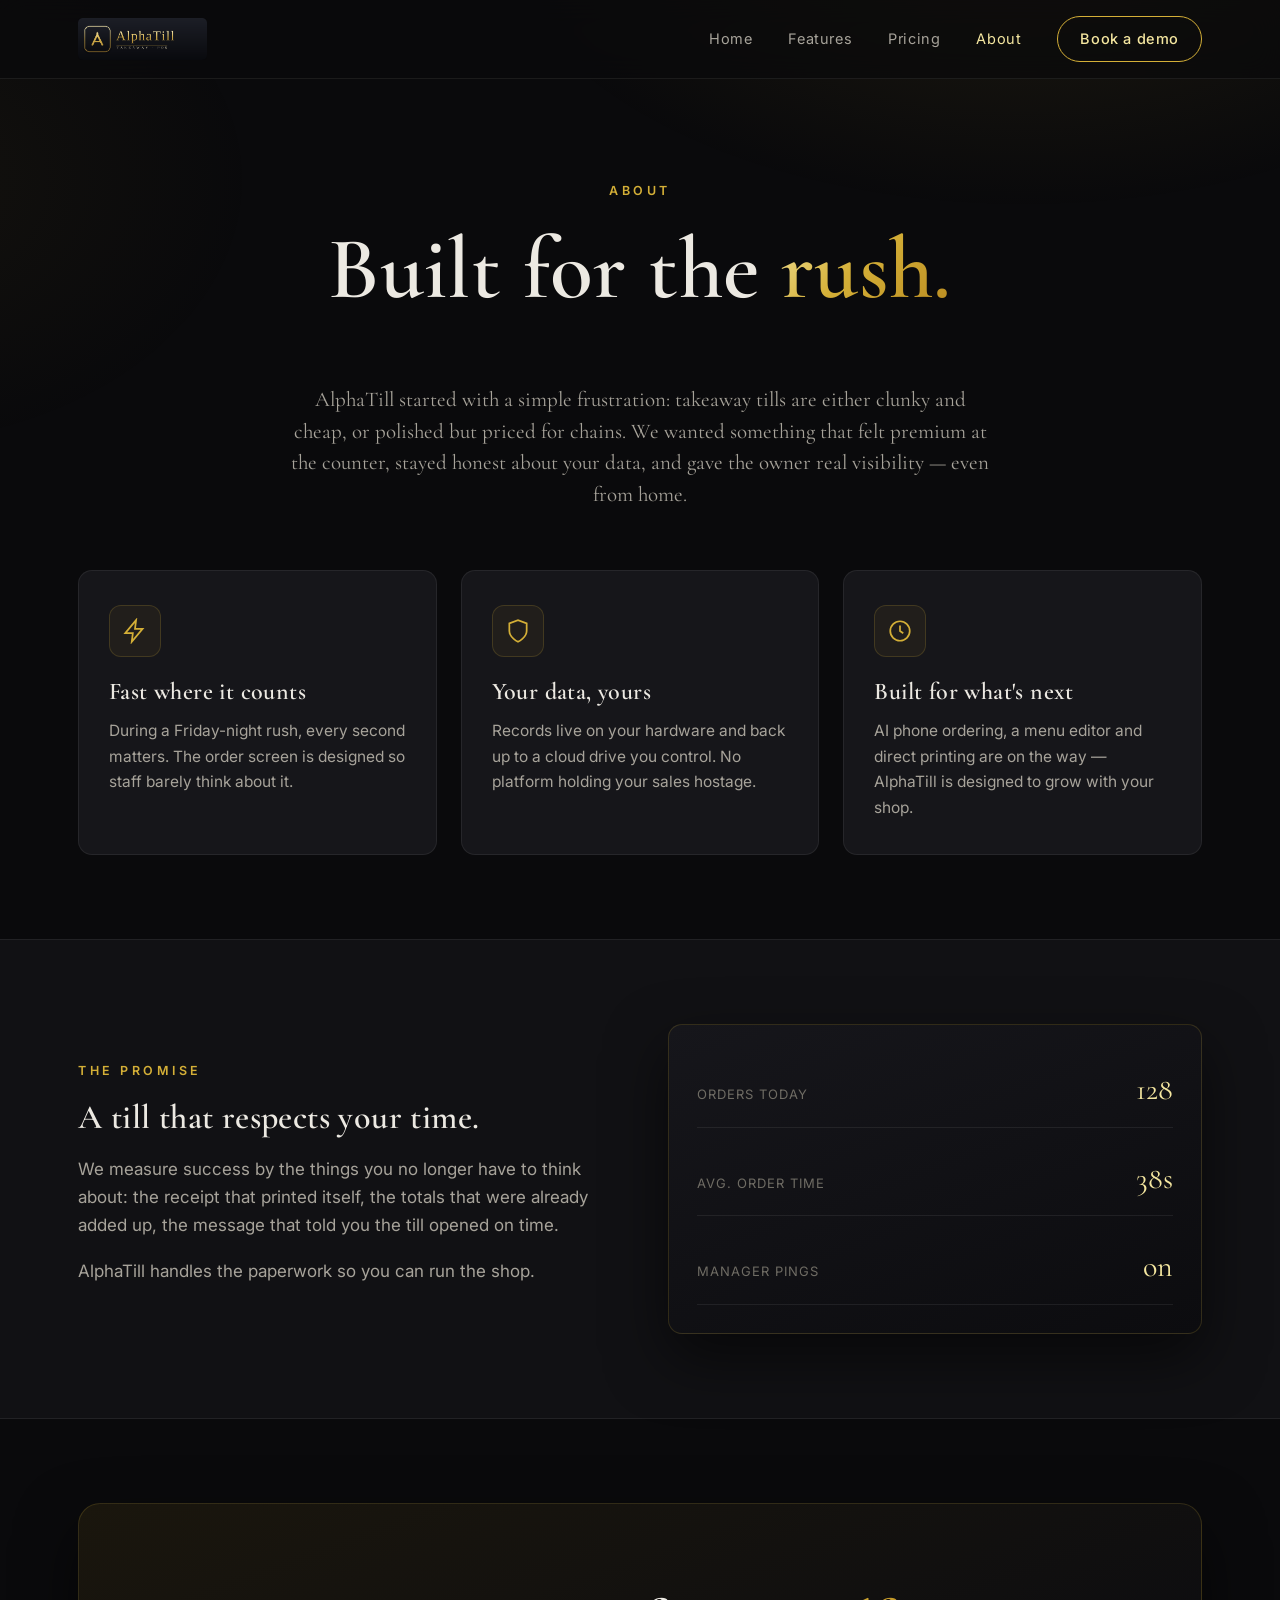
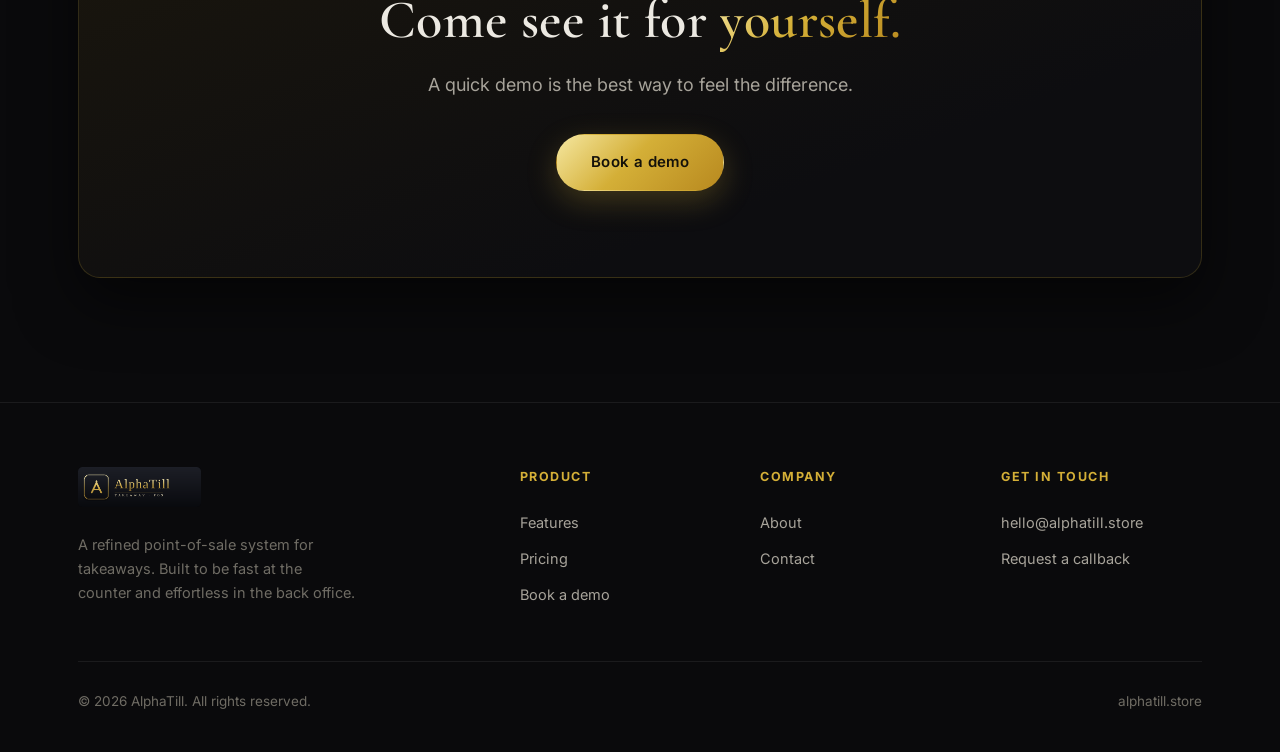
==== about.html @ 784c2a52 "Initial commit: AlphaTill marketing website" ====
<!DOCTYPE html>
<html lang="en">
<head>
<meta charset="UTF-8" />
<meta name="viewport" content="width=device-width, initial-scale=1.0" />
<title>About — AlphaTill</title>
<meta name="description" content="AlphaTill was built by people who know the takeaway rush — a till that respects your time and your data." />
<link rel="icon" href="img/logo.png" />
<link rel="preconnect" href="https://fonts.googleapis.com" />
<link rel="preconnect" href="https://fonts.gstatic.com" crossorigin />
<link href="https://fonts.googleapis.com/css2?family=Cormorant+Garamond:wght@500;600;700&family=Inter:wght@400;500;600;700&display=swap" rel="stylesheet" />
<link rel="stylesheet" href="css/style.css" />
</head>
<body>

<header class="site">
  <div class="wrap nav">
    <a href="index.html" class="logo"><img src="img/logo.png" alt="AlphaTill" /></a>
    <nav class="nav-links">
      <a href="index.html">Home</a>
      <a href="features.html">Features</a>
      <a href="pricing.html">Pricing</a>
      <a href="about.html" class="active">About</a>
      <a href="contact.html" class="nav-cta">Book a demo</a>
    </nav>
    <button class="menu-toggle" aria-label="Menu">☰</button>
  </div>
</header>

<section class="hero" style="padding-bottom:30px;">
  <div class="wrap">
    <span class="eyebrow">About</span>
    <h1>Built for the <span class="gold-text">rush.</span></h1>
  </div>
</section>

<section style="padding-top:10px;">
  <div class="wrap about-lead reveal">
    <p>AlphaTill started with a simple frustration: takeaway tills are either clunky and cheap, or polished but priced for chains. We wanted something that felt premium at the counter, stayed honest about your data, and gave the owner real visibility — even from home.</p>
  </div>

  <div class="wrap">
    <div class="values">
      <div class="card reveal">
        <div class="icon"><svg viewBox="0 0 24 24"><path d="M13 2L3 14h7l-1 8 10-12h-7l1-8z"/></svg></div>
        <h3>Fast where it counts</h3>
        <p>During a Friday-night rush, every second matters. The order screen is designed so staff barely think about it.</p>
      </div>
      <div class="card reveal">
        <div class="icon"><svg viewBox="0 0 24 24"><path d="M12 22s8-4 8-10V5l-8-3-8 3v7c0 6 8 10 8 10z"/></svg></div>
        <h3>Your data, yours</h3>
        <p>Records live on your hardware and back up to a cloud drive you control. No platform holding your sales hostage.</p>
      </div>
      <div class="card reveal">
        <div class="icon"><svg viewBox="0 0 24 24"><circle cx="12" cy="12" r="9"/><path d="M12 7v5l3 2"/></svg></div>
        <h3>Built for what's next</h3>
        <p>AI phone ordering, a menu editor and direct printing are on the way — AlphaTill is designed to grow with your shop.</p>
      </div>
    </div>
  </div>
</section>

<section style="background:var(--bg-soft); border-top:1px solid var(--line-soft); border-bottom:1px solid var(--line-soft);">
  <div class="wrap">
    <div class="feature-row" style="border:0;padding:0;">
      <div class="feature-text reveal">
        <span class="eyebrow">The promise</span>
        <h3>A till that respects your time.</h3>
        <p>We measure success by the things you no longer have to think about: the receipt that printed itself, the totals that were already added up, the message that told you the till opened on time.</p>
        <p>AlphaTill handles the paperwork so you can run the shop.</p>
      </div>
      <div class="feature-art reveal">
        <div class="art-stat"><span class="label">Orders today</span><span class="val">128</span></div>
        <div class="art-stat"><span class="label">Avg. order time</span><span class="val">38s</span></div>
        <div class="art-stat"><span class="label">Manager pings</span><span class="val">on</span></div>
      </div>
    </div>
  </div>
</section>

<section>
  <div class="wrap">
    <div class="cta-band reveal">
      <h2>Come see it for <span class="gold-text">yourself.</span></h2>
      <p>A quick demo is the best way to feel the difference.</p>
      <a href="contact.html" class="btn btn-gold">Book a demo</a>
    </div>
  </div>
</section>

<footer class="site">
  <div class="wrap">
    <div class="foot-grid">
      <div class="foot-brand"><img src="img/logo.png" alt="AlphaTill" /><p>A refined point-of-sale system for takeaways. Built to be fast at the counter and effortless in the back office.</p></div>
      <div class="foot-col"><h5>Product</h5><a href="features.html">Features</a><a href="pricing.html">Pricing</a><a href="contact.html">Book a demo</a></div>
      <div class="foot-col"><h5>Company</h5><a href="about.html">About</a><a href="contact.html">Contact</a></div>
      <div class="foot-col"><h5>Get in touch</h5><a href="mailto:hello@alphatill.store">hello@alphatill.store</a><a href="contact.html">Request a callback</a></div>
    </div>
    <div class="foot-bottom"><span>© 2026 AlphaTill. All rights reserved.</span><span>alphatill.store</span></div>
  </div>
</footer>

<script src="js/main.js"></script>
</body>
</html>
---- css/style.css ----
/* ============================================================
   AlphaTill — Luxury marketing site
   Dark & gold theme
   ============================================================ */

:root {
  --bg:        #0a0a0c;
  --bg-soft:   #111114;
  --bg-card:   #16161a;
  --bg-elev:   #1c1c21;
  --line:      rgba(212,175,55,0.18);
  --line-soft: rgba(255,255,255,0.07);

  --gold:      #d4af37;
  --gold-lite: #f5e7a0;
  --gold-deep: #c9a227;
  --gold-grad: linear-gradient(135deg, #f5e7a0 0%, #d4af37 45%, #b8891f 100%);

  --text:      #ece9e2;
  --text-soft: #a7a39a;
  --text-dim:  #6f6c64;

  --serif: "Cormorant Garamond", "Playfair Display", Georgia, serif;
  --sans:  "Inter", -apple-system, BlinkMacSystemFont, "Segoe UI", sans-serif;

  --maxw: 1180px;
  --radius: 14px;
  --shadow: 0 24px 60px rgba(0,0,0,0.55);
}

* { margin: 0; padding: 0; box-sizing: border-box; }

html { scroll-behavior: smooth; }

body {
  background: var(--bg);
  color: var(--text);
  font-family: var(--sans);
  font-size: 17px;
  line-height: 1.65;
  -webkit-font-smoothing: antialiased;
  overflow-x: hidden;
}

/* subtle luxe background grain/glow */
body::before {
  content: "";
  position: fixed;
  inset: 0;
  background:
    radial-gradient(900px 500px at 80% -10%, rgba(212,175,55,0.10), transparent 60%),
    radial-gradient(700px 500px at -10% 20%, rgba(212,175,55,0.05), transparent 55%);
  pointer-events: none;
  z-index: 0;
}

.wrap { max-width: var(--maxw); margin: 0 auto; padding: 0 28px; position: relative; z-index: 1; }

h1, h2, h3 { font-family: var(--serif); font-weight: 600; line-height: 1.12; letter-spacing: 0.4px; }

a { color: inherit; text-decoration: none; transition: color .25s ease, opacity .25s ease; }

.gold-text {
  background: var(--gold-grad);
  -webkit-background-clip: text;
  background-clip: text;
  -webkit-text-fill-color: transparent;
}

.eyebrow {
  font-family: var(--sans);
  font-size: 12.5px;
  letter-spacing: 3.5px;
  text-transform: uppercase;
  color: var(--gold);
  font-weight: 600;
  margin-bottom: 18px;
  display: inline-block;
}

/* ---------- Header ---------- */
header.site {
  position: sticky;
  top: 0;
  z-index: 50;
  backdrop-filter: blur(14px);
  background: rgba(10,10,12,0.72);
  border-bottom: 1px solid var(--line-soft);
}
.nav {
  display: flex;
  align-items: center;
  justify-content: space-between;
  height: 78px;
}
.nav .logo img { height: 42px; display: block; }
.nav-links { display: flex; align-items: center; gap: 36px; }
.nav-links a {
  font-size: 14.5px;
  letter-spacing: 0.6px;
  color: var(--text-soft);
}
.nav-links a:hover, .nav-links a.active { color: var(--gold-lite); }
.nav-cta {
  border: 1px solid var(--gold);
  padding: 10px 22px;
  border-radius: 999px;
  color: var(--gold-lite) !important;
  font-weight: 500;
}
.nav-cta:hover { background: var(--gold); color: #14110a !important; }

.menu-toggle { display: none; background: none; border: 0; color: var(--gold); font-size: 26px; cursor: pointer; }

/* ---------- Buttons ---------- */
.btn {
  display: inline-block;
  font-family: var(--sans);
  font-size: 15px;
  font-weight: 600;
  letter-spacing: 0.4px;
  padding: 15px 34px;
  border-radius: 999px;
  cursor: pointer;
  border: 1px solid transparent;
  transition: transform .2s ease, box-shadow .25s ease, background .25s ease;
}
.btn-gold {
  background: var(--gold-grad);
  color: #14110a;
  box-shadow: 0 10px 30px rgba(212,175,55,0.25);
}
.btn-gold:hover { transform: translateY(-2px); box-shadow: 0 16px 40px rgba(212,175,55,0.38); }
.btn-ghost { border: 1px solid var(--line); color: var(--text); }
.btn-ghost:hover { border-color: var(--gold); color: var(--gold-lite); }

/* ---------- Hero ---------- */
.hero { padding: 96px 0 70px; text-align: center; }
.hero h1 { font-size: clamp(44px, 7vw, 88px); margin-bottom: 26px; }
.hero p.lead {
  font-size: 20px;
  color: var(--text-soft);
  max-width: 640px;
  margin: 0 auto 40px;
}
.hero-actions { display: flex; gap: 16px; justify-content: center; flex-wrap: wrap; }
.hero-note { margin-top: 22px; font-size: 13.5px; color: var(--text-dim); letter-spacing: 0.5px; }

.hairline {
  width: 70px; height: 1px;
  background: var(--gold-grad);
  margin: 0 auto 28px;
}

/* device mock under hero */
.hero-visual {
  margin: 70px auto 0;
  max-width: 940px;
  border-radius: 18px;
  border: 1px solid var(--line);
  background: linear-gradient(160deg, #15151a, #0c0c0f);
  box-shadow: var(--shadow);
  padding: 26px;
}
.mock-bar { display: flex; gap: 8px; margin-bottom: 20px; }
.mock-bar span { width: 11px; height: 11px; border-radius: 50%; background: #2a2a30; }
.mock-grid { display: grid; grid-template-columns: 1.6fr 1fr; gap: 18px; }
.mock-tiles { display: grid; grid-template-columns: repeat(3, 1fr); gap: 12px; }
.mock-tile { aspect-ratio: 1.5; border-radius: 10px; border: 1px solid var(--line-soft);
  background: var(--bg-elev); display: flex; align-items: flex-end; padding: 12px; font-size: 12px; color: var(--text-dim); }
.mock-tile:nth-child(odd) { background: #1a1a1f; }
.mock-side { border-radius: 10px; border: 1px solid var(--line); background: #131317; padding: 18px; }
.mock-row { display: flex; justify-content: space-between; padding: 10px 0; border-bottom: 1px solid var(--line-soft); font-size: 13px; color: var(--text-soft); }
.mock-total { display: flex; justify-content: space-between; padding-top: 14px; font-family: var(--serif); font-size: 26px; }
.mock-total b { color: var(--gold-lite); }

/* ---------- Sections ---------- */
section { padding: 84px 0; position: relative; z-index: 1; }
.section-head { text-align: center; max-width: 620px; margin: 0 auto 58px; }
.section-head h2 { font-size: clamp(32px, 4.5vw, 50px); margin-bottom: 18px; }
.section-head p { color: var(--text-soft); font-size: 18px; }

.divider { height: 1px; background: var(--line-soft); }

/* feature grid */
.grid { display: grid; gap: 22px; }
.grid-3 { grid-template-columns: repeat(3, 1fr); }
.grid-2 { grid-template-columns: repeat(2, 1fr); }

.card {
  background: var(--bg-card);
  border: 1px solid var(--line-soft);
  border-radius: var(--radius);
  padding: 34px 30px;
  transition: transform .25s ease, border-color .25s ease, box-shadow .25s ease;
}
.card:hover { transform: translateY(-4px); border-color: var(--line); box-shadow: var(--shadow); }
.card .icon {
  width: 52px; height: 52px; border-radius: 12px;
  display: flex; align-items: center; justify-content: center;
  border: 1px solid var(--line);
  background: rgba(212,175,55,0.06);
  margin-bottom: 22px;
}
.card .icon svg { width: 26px; height: 26px; stroke: var(--gold); fill: none; stroke-width: 1.6; }
.card h3 { font-size: 24px; margin-bottom: 12px; color: var(--text); }
.card p { color: var(--text-soft); font-size: 15.5px; }

/* alternating detail rows (features page) */
.feature-row {
  display: grid;
  grid-template-columns: 1fr 1fr;
  gap: 56px;
  align-items: center;
  padding: 56px 0;
  border-bottom: 1px solid var(--line-soft);
}
.feature-row:nth-child(even) .feature-text { order: 2; }
.feature-text h3 { font-size: 34px; margin-bottom: 18px; }
.feature-text p { color: var(--text-soft); margin-bottom: 18px; }
.feature-list { list-style: none; }
.feature-list li { padding: 9px 0 9px 30px; position: relative; color: var(--text-soft); font-size: 15.5px; }
.feature-list li::before {
  content: "";
  position: absolute; left: 0; top: 16px;
  width: 14px; height: 8px;
  border-left: 2px solid var(--gold);
  border-bottom: 2px solid var(--gold);
  transform: rotate(-45deg);
}
.feature-art {
  border-radius: var(--radius);
  border: 1px solid var(--line);
  background: linear-gradient(160deg, #16161b, #0c0c0f);
  min-height: 280px;
  box-shadow: var(--shadow);
  padding: 28px;
  display: flex; flex-direction: column; justify-content: center; gap: 14px;
}
.art-stat { display: flex; justify-content: space-between; align-items: baseline; padding: 12px 0; border-bottom: 1px solid var(--line-soft); }
.art-stat .label { color: var(--text-dim); font-size: 13px; letter-spacing: 1px; text-transform: uppercase; }
.art-stat .val { font-family: var(--serif); font-size: 30px; color: var(--gold-lite); }
.art-chip { display: inline-block; padding: 7px 14px; border: 1px solid var(--line); border-radius: 999px; font-size: 12.5px; color: var(--text-soft); margin: 3px 4px 0 0; }

/* ---------- Pricing ---------- */
.price-grid { display: grid; grid-template-columns: repeat(3, 1fr); gap: 24px; align-items: stretch; }
.price-card {
  background: var(--bg-card);
  border: 1px solid var(--line-soft);
  border-radius: var(--radius);
  padding: 40px 32px;
  display: flex; flex-direction: column;
}
.price-card.featured {
  border-color: var(--gold);
  background: linear-gradient(170deg, #1a160d, #121117);
  position: relative;
  box-shadow: 0 24px 60px rgba(212,175,55,0.12);
}
.price-badge {
  position: absolute; top: -13px; left: 50%; transform: translateX(-50%);
  background: var(--gold-grad); color: #14110a;
  font-size: 11.5px; font-weight: 700; letter-spacing: 1.5px; text-transform: uppercase;
  padding: 6px 16px; border-radius: 999px;
}
.price-card h3 { font-size: 27px; margin-bottom: 6px; }
.price-card .sub { color: var(--text-dim); font-size: 14px; margin-bottom: 26px; }
.price-amount { font-family: var(--serif); font-size: 56px; line-height: 1; margin-bottom: 4px; }
.price-amount span { font-size: 17px; color: var(--text-dim); font-family: var(--sans); }
.price-foot { color: var(--text-dim); font-size: 13px; margin-bottom: 28px; }
.price-features { list-style: none; margin-bottom: 32px; flex: 1; }
.price-features li { padding: 10px 0 10px 28px; position: relative; color: var(--text-soft); font-size: 15px; border-bottom: 1px solid var(--line-soft); }
.price-features li::before {
  content: ""; position: absolute; left: 0; top: 17px;
  width: 13px; height: 7px; border-left: 2px solid var(--gold); border-bottom: 2px solid var(--gold);
  transform: rotate(-45deg);
}
.price-card .btn { width: 100%; text-align: center; }

/* ---------- Stats strip ---------- */
.stats { display: grid; grid-template-columns: repeat(4, 1fr); gap: 24px; text-align: center; }
.stat .num { font-family: var(--serif); font-size: 50px; }
.stat .lbl { color: var(--text-soft); font-size: 14px; letter-spacing: 0.5px; }

/* ---------- CTA band ---------- */
.cta-band { text-align: center; padding: 86px 28px; border-radius: 22px;
  border: 1px solid var(--line);
  background: linear-gradient(160deg, #1a160d 0%, #0d0d10 70%);
  box-shadow: var(--shadow); }
.cta-band h2 { font-size: clamp(32px, 5vw, 54px); margin-bottom: 20px; }
.cta-band p { color: var(--text-soft); font-size: 18px; max-width: 540px; margin: 0 auto 34px; }

/* ---------- Forms ---------- */
.form-wrap { max-width: 640px; margin: 0 auto; }
.field { margin-bottom: 22px; }
.field label { display: block; font-size: 13px; letter-spacing: 1px; text-transform: uppercase; color: var(--text-dim); margin-bottom: 9px; }
.field input, .field select, .field textarea {
  width: 100%;
  background: var(--bg-soft);
  border: 1px solid var(--line-soft);
  border-radius: 10px;
  padding: 14px 16px;
  color: var(--text);
  font-family: var(--sans);
  font-size: 15.5px;
  transition: border-color .2s ease;
}
.field input:focus, .field select:focus, .field textarea:focus { outline: none; border-color: var(--gold); }
.field textarea { min-height: 130px; resize: vertical; }
.form-grid { display: grid; grid-template-columns: 1fr 1fr; gap: 22px; }
.form-note { color: var(--text-dim); font-size: 13px; text-align: center; margin-top: 18px; }

.contact-info { display: grid; grid-template-columns: repeat(3,1fr); gap: 22px; margin-top: 64px; text-align: center; }
.contact-info .ci h4 { font-family: var(--sans); font-size: 13px; letter-spacing: 1.5px; text-transform: uppercase; color: var(--text-dim); margin-bottom: 8px; }
.contact-info .ci p { color: var(--gold-lite); font-size: 17px; }

/* ---------- About ---------- */
.about-lead { max-width: 760px; margin: 0 auto; text-align: center; }
.about-lead p { font-size: 21px; color: var(--text-soft); font-family: var(--serif); line-height: 1.5; }
.values { display: grid; grid-template-columns: repeat(3,1fr); gap: 24px; margin-top: 60px; }

/* ---------- Footer ---------- */
footer.site {
  border-top: 1px solid var(--line-soft);
  padding: 64px 0 40px;
  margin-top: 40px;
  position: relative; z-index: 1;
}
.foot-grid { display: grid; grid-template-columns: 2fr 1fr 1fr 1fr; gap: 40px; margin-bottom: 48px; }
.foot-brand img { height: 40px; margin-bottom: 18px; }
.foot-brand p { color: var(--text-dim); font-size: 14.5px; max-width: 280px; }
.foot-col h5 { font-family: var(--sans); font-size: 12.5px; letter-spacing: 1.5px; text-transform: uppercase; color: var(--gold); margin-bottom: 18px; }
.foot-col a { display: block; color: var(--text-soft); font-size: 14.5px; padding: 6px 0; }
.foot-col a:hover { color: var(--gold-lite); }
.foot-bottom { display: flex; justify-content: space-between; align-items: center; padding-top: 28px; border-top: 1px solid var(--line-soft); color: var(--text-dim); font-size: 13.5px; flex-wrap: wrap; gap: 12px; }

/* ---------- reveal animation ---------- */
.reveal { opacity: 0; transform: translateY(26px); transition: opacity .7s ease, transform .7s ease; }
.reveal.in { opacity: 1; transform: none; }

/* ---------- Responsive ---------- */
@media (max-width: 920px) {
  .grid-3, .price-grid, .stats, .contact-info, .values { grid-template-columns: 1fr 1fr; }
  .foot-grid { grid-template-columns: 1fr 1fr; }
  .mock-grid { grid-template-columns: 1fr; }
}
@media (max-width: 720px) {
  .nav-links { display: none; }
  .nav-links.open {
    display: flex; flex-direction: column; position: absolute; top: 78px; left: 0; right: 0;
    background: var(--bg-soft); border-bottom: 1px solid var(--line); padding: 24px 28px; gap: 20px;
  }
  .menu-toggle { display: block; }
  .feature-row { grid-template-columns: 1fr; gap: 28px; }
  .feature-row:nth-child(even) .feature-text { order: 0; }
  .grid-3, .grid-2, .price-grid, .stats, .contact-info, .values, .form-grid, .foot-grid { grid-template-columns: 1fr; }
  section { padding: 60px 0; }
  .hero { padding: 60px 0 40px; }
}
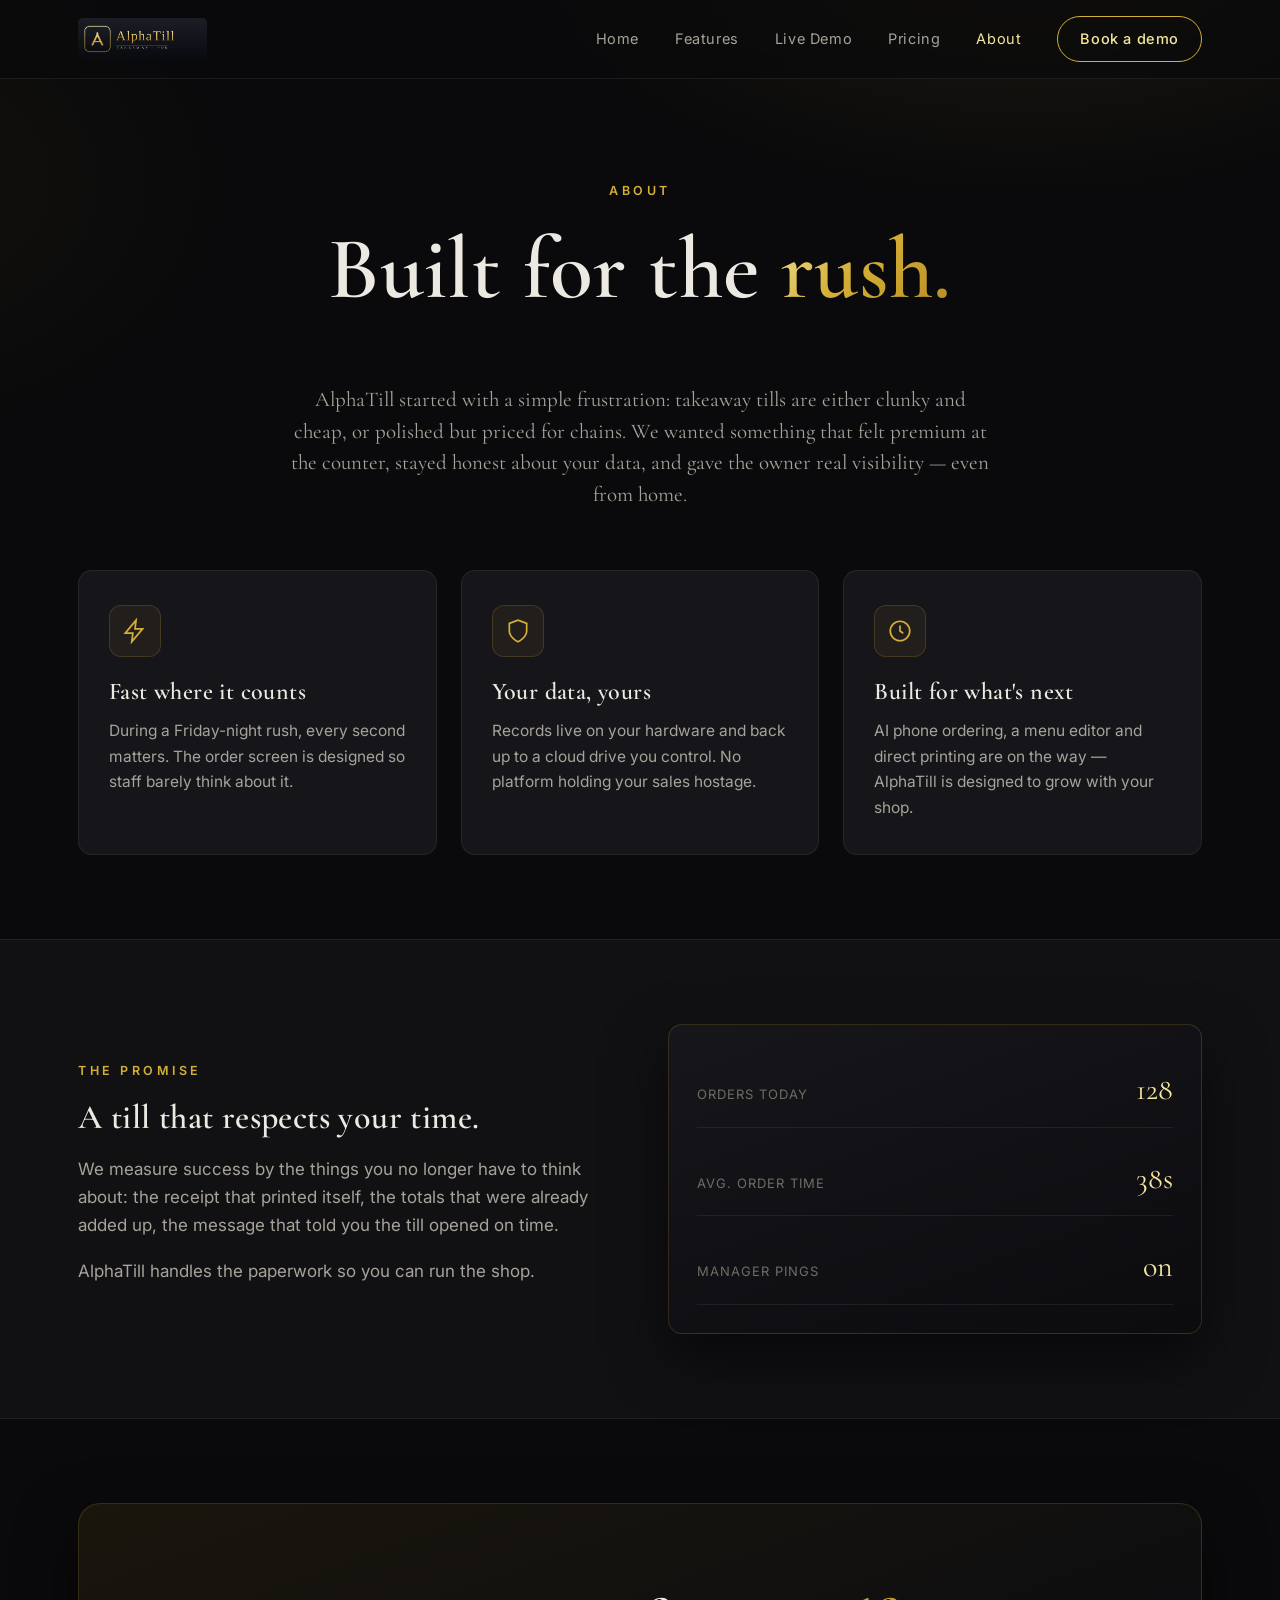
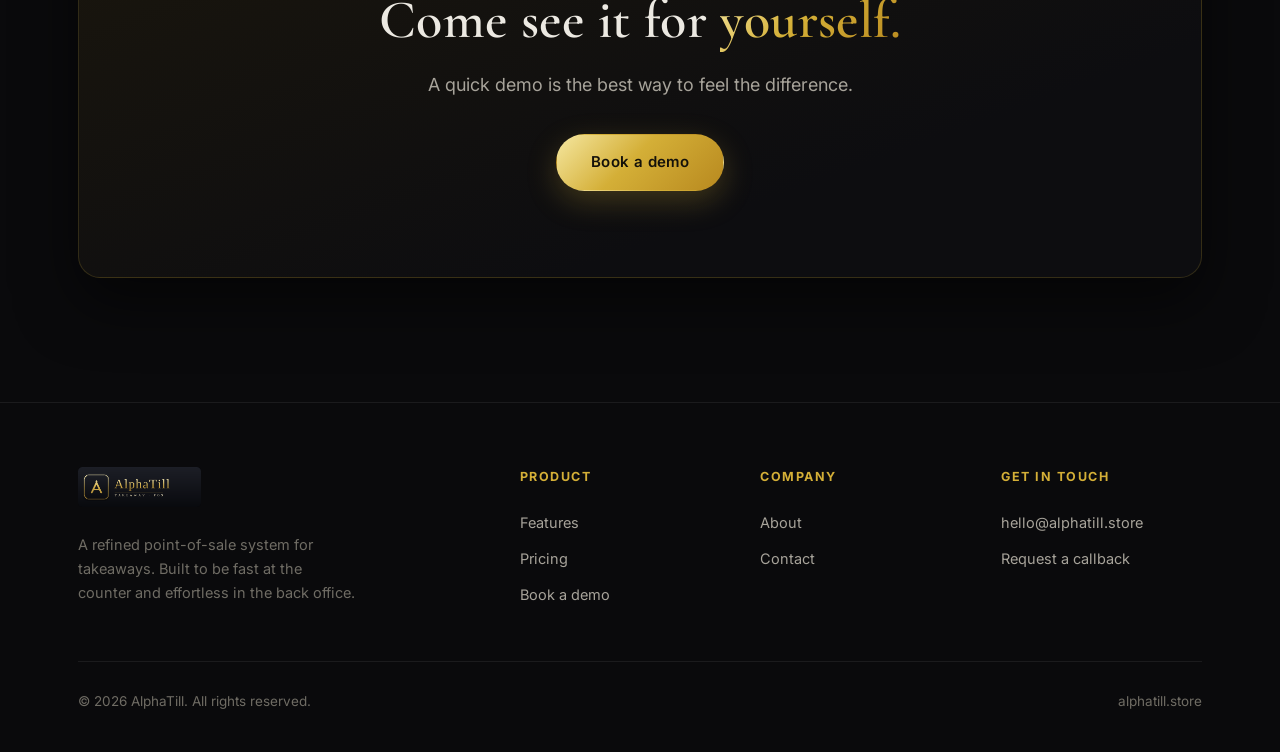
==== commit 3c1ea29e: "Add interactive Live Demo page" ====
--- a/about.html
+++ b/about.html
@@ -19,6 +19,7 @@
     <nav class="nav-links">
       <a href="index.html">Home</a>
       <a href="features.html">Features</a>
+      <a href="demo.html">Live Demo</a>
       <a href="pricing.html">Pricing</a>
       <a href="about.html" class="active">About</a>
       <a href="contact.html" class="nav-cta">Book a demo</a>
--- a/css/style.css
+++ b/css/style.css
@@ -357,3 +357,68 @@
   section { padding: 60px 0; }
   .hero { padding: 60px 0 40px; }
 }
+
+/* ---------- Scroll-driven brand reveal ---------- */
+.brand-reveal { height: 160vh; position: relative; z-index: 1; }
+.brand-sticky {
+  position: sticky; top: 0; height: 100vh;
+  display: flex; flex-direction: column;
+  align-items: center; justify-content: center;
+  overflow: hidden;
+}
+.brand-glow {
+  position: absolute;
+  width: 72vw; height: 72vw; max-width: 780px; max-height: 780px;
+  background: radial-gradient(circle, rgba(212,175,55,0.16), transparent 62%);
+  filter: blur(44px);
+  pointer-events: none;
+  opacity: 0;
+}
+.brand-logo-wrap {
+  position: relative;
+  will-change: transform, filter, opacity;
+  transform: scale(1.3);
+  filter: blur(16px);
+  opacity: 0;
+}
+.brand-logo { width: min(700px, 88vw); display: block; }
+.brand-shine {
+  position: absolute; inset: 0;
+  pointer-events: none;
+  background: linear-gradient(105deg, transparent 38%, rgba(255,248,219,0.55) 50%, transparent 62%);
+  background-size: 220% 100%;
+  background-position: 120% 0;
+  mix-blend-mode: screen;
+  opacity: 0;
+}
+.brand-tag {
+  margin-top: 34px;
+  font-family: var(--sans);
+  font-size: 13px; letter-spacing: 16px; text-transform: uppercase;
+  color: var(--gold);
+  opacity: 0;
+  will-change: opacity, letter-spacing;
+  padding-left: 16px;
+}
+.brand-scrollcue {
+  position: absolute; bottom: 38px; left: 50%; transform: translateX(-50%);
+  color: var(--text-dim); font-size: 11.5px; letter-spacing: 3px; text-transform: uppercase;
+  display: flex; flex-direction: column; align-items: center; gap: 10px;
+}
+.brand-scrollcue::after {
+  content: ""; width: 1px; height: 34px;
+  background: linear-gradient(var(--gold), transparent);
+  animation: cueDrop 1.8s ease-in-out infinite;
+}
+@keyframes cueDrop {
+  0%, 100% { opacity: 0.3; transform: scaleY(0.6); transform-origin: top; }
+  50% { opacity: 1; transform: scaleY(1); transform-origin: top; }
+}
+@media (max-width: 720px) { .brand-reveal { height: 150vh; } .brand-tag { letter-spacing: 10px; } }
+@media (prefers-reduced-motion: reduce) {
+  .brand-reveal { height: auto; }
+  .brand-sticky { height: auto; padding: 90px 0; }
+  .brand-logo-wrap { transform: none; filter: none; opacity: 1; }
+  .brand-tag { opacity: 1; letter-spacing: 10px; }
+  .brand-scrollcue { display: none; }
+}
